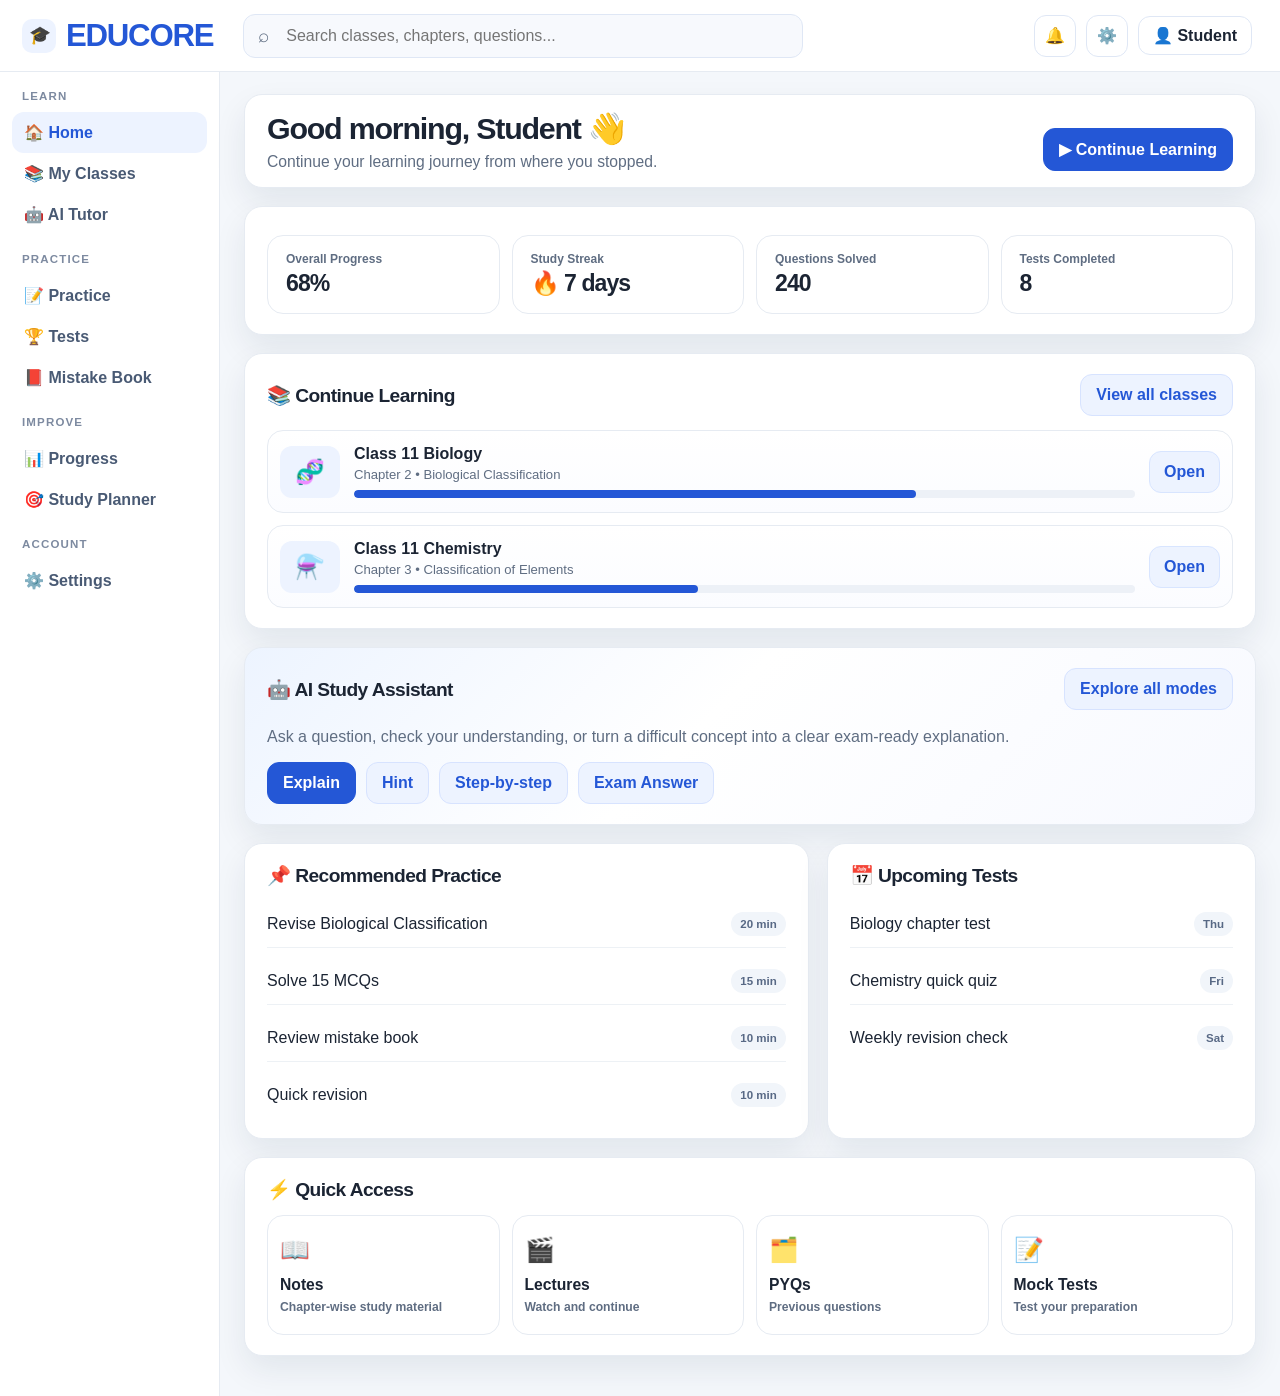
==== index.html @ 32707bbb "Adding this new prpoject" ====
<!doctype html>
<html lang="en">
<head>
  <meta charset="utf-8">
  <meta name="viewport" content="width=device-width, initial-scale=1">
  <title>EDUCORE | Learn • Practice • Achieve</title>
  <link rel="stylesheet" href="css/style.css">
</head>
<body>
  <div class="app-shell">
    <header class="topbar">
      <div class="brand"><span class="brand-mark">🎓</span>EDUCORE</div>
      <div class="topbar-search">
        <input id="globalSearch" type="text" placeholder="Search classes, chapters, questions..." aria-label="Search EDUCORE" />
      </div>
      <div class="topbar-actions">
        <button class="icon-btn" data-action="notifications" aria-label="Notifications">🔔</button>
        <button class="icon-btn" data-action="settings" aria-label="Settings">⚙️</button>
        <button class="profile-pill" data-action="profile" aria-label="Student profile">👤 Student</button>
      </div>
    </header>

    <div class="app-layout">
      <aside class="sidebar">
        <div class="nav-group">
          <div class="nav-label">Learn</div>
          <button class="nav-item active" data-tab="dashboard">🏠 Home</button>
          <button class="nav-item" data-tab="classes">📚 My Classes</button>
          <button class="nav-item" data-tab="ai">🤖 AI Tutor</button>
        </div>
        <div class="nav-group">
          <div class="nav-label">Practice</div>
          <button class="nav-item" data-tab="practice">📝 Practice</button>
          <button class="nav-item" data-tab="tests">🏆 Tests</button>
          <button class="nav-item" data-tab="mistakes">📕 Mistake Book</button>
        </div>
        <div class="nav-group">
          <div class="nav-label">Improve</div>
          <button class="nav-item" data-tab="progress">📊 Progress</button>
          <button class="nav-item" data-tab="planner">🎯 Study Planner</button>
        </div>
        <div class="nav-group">
          <div class="nav-label">Account</div>
          <button class="nav-item" data-tab="settings">⚙️ Settings</button>
        </div>
      </aside>

      <main class="content">
        <section class="panel welcome">
          <div>
            <h1>Good morning, Student 👋</h1>
            <p>Continue your learning journey from where you stopped.</p>
          </div>
          <button class="action-btn" data-action="continue-learning">▶ Continue Learning</button>
        </section>

        <section class="panel">
          <div class="stats-grid">
            <div class="stat-card">
              <small>Overall Progress</small>
              <strong>68%</strong>
            </div>
            <div class="stat-card">
              <small>Study Streak</small>
              <strong>🔥 7 days</strong>
            </div>
            <div class="stat-card">
              <small>Questions Solved</small>
              <strong>240</strong>
            </div>
            <div class="stat-card">
              <small>Tests Completed</small>
              <strong>8</strong>
            </div>
          </div>
        </section>

        <section class="panel">
          <div class="section-header">
            <h2 class="section-title">📚 Continue Learning</h2>
            <button class="secondary-btn" data-action="curriculum">View all classes</button>
          </div>
          <div class="courses">
            <article class="course-card">
              <div class="course-thumb">🧬</div>
              <div>
                <h3>Class 11 Biology</h3>
                <p>Chapter 2 • Biological Classification</p>
                <div class="bar"><span style="width: 72%"></span></div>
              </div>
              <button class="course-action" data-action="open-biology">Open</button>
            </article>
            <article class="course-card">
              <div class="course-thumb">⚗️</div>
              <div>
                <h3>Class 11 Chemistry</h3>
                <p>Chapter 3 • Classification of Elements</p>
                <div class="bar"><span style="width: 44%"></span></div>
              </div>
              <button class="course-action" data-action="open-chemistry">Open</button>
            </article>
          </div>
        </section>

        <section class="panel ai-panel">
          <div class="section-header">
            <h2 class="section-title">🤖 AI Study Assistant</h2>
            <button class="secondary-btn" data-action="ai-explore">Explore all modes</button>
          </div>
          <p>Ask a question, check your understanding, or turn a difficult concept into a clear exam-ready explanation.</p>
          <div class="ai-actions">
            <button class="action-btn" data-action="ai-explain">Explain</button>
            <button class="secondary-btn" data-action="ai-hint">Hint</button>
            <button class="secondary-btn" data-action="ai-step">Step-by-step</button>
            <button class="secondary-btn" data-action="ai-answer">Exam Answer</button>
          </div>
        </section>

        <div class="two-col">
          <section class="panel">
            <div class="section-header">
              <h2 class="section-title">📌 Recommended Practice</h2>
            </div>
            <div class="list">
              <div class="list-item">
                <span>Revise Biological Classification</span>
                <span class="tag">20 min</span>
              </div>
              <div class="list-item">
                <span>Solve 15 MCQs</span>
                <span class="tag">15 min</span>
              </div>
              <div class="list-item">
                <span>Review mistake book</span>
                <span class="tag">10 min</span>
              </div>
              <div class="list-item">
                <span>Quick revision</span>
                <span class="tag">10 min</span>
              </div>
            </div>
          </section>

          <section class="panel">
            <div class="section-header">
              <h2 class="section-title">📅 Upcoming Tests</h2>
            </div>
            <div class="list">
              <div class="list-item">
                <span>Biology chapter test</span>
                <span class="tag">Thu</span>
              </div>
              <div class="list-item">
                <span>Chemistry quick quiz</span>
                <span class="tag">Fri</span>
              </div>
              <div class="list-item">
                <span>Weekly revision check</span>
                <span class="tag">Sat</span>
              </div>
            </div>
          </section>
        </div>

        <section class="panel">
          <div class="section-header">
            <h2 class="section-title">⚡ Quick Access</h2>
          </div>
          <div class="tool-grid">
            <button class="tool-btn" data-tool="notes"><span class="icon">📖</span><b>Notes</b><span>Chapter-wise study material</span></button>
            <button class="tool-btn" data-tool="lectures"><span class="icon">🎬</span><b>Lectures</b><span>Watch and continue</span></button>
            <button class="tool-btn" data-tool="pyq"><span class="icon">🗂️</span><b>PYQs</b><span>Previous questions</span></button>
            <button class="tool-btn" data-tool="tests"><span class="icon">📝</span><b>Mock Tests</b><span>Test your preparation</span></button>
          </div>
        </section>
      </main>
    </div>

    <nav class="mobile-nav" aria-label="Mobile navigation">
      <button data-tab="dashboard"><strong>⌂</strong>Home</button>
      <button data-tab="classes"><strong>▣</strong>Classes</button>
      <button data-tab="ai"><strong>✦</strong>AI</button>
      <button data-tab="practice"><strong>✓</strong>Practice</button>
      <button data-tab="settings"><strong>⚙</strong>More</button>
    </nav>
  </div>

  <div id="appModal" class="modal" aria-hidden="true">
    <div class="modal-card">
      <div class="modal-header">
        <h2 id="modalTitle" class="modal-title">EDUCORE</h2>
        <button class="close-btn" aria-label="Close modal" data-close-modal>✕</button>
      </div>
      <div id="modalBody" class="modal-body"></div>
    </div>
  </div>

  <div id="eduToast" class="toast" aria-live="polite"></div>

  <script src="js/curriculum.js"></script>
  <script src="js/app.js"></script>
</body>
</html>
---- css/style.css ----
:root {
  --bg: #f4f7fb;
  --panel: #ffffff;
  --panel-alt: #f9fbff;
  --line: #e6ebf2;
  --line-strong: #dfe7f5;
  --blue: #2457d6;
  --blue-soft: #edf3ff;
  --text: #1b2433;
  --muted: #5f6d82;
  --success: #16a34a;
  --warning: #f59e0b;
  --shadow: 0 14px 32px rgba(19, 37, 63, 0.08);
  --radius: 18px;
  --sidebar: 220px;
  --header-h: 72px;
}

* { box-sizing: border-box; }
html { scroll-behavior: smooth; }
body {
  margin: 0;
  min-height: 100vh;
  font-family: Inter, "Segoe UI", Roboto, Arial, sans-serif;
  background: var(--bg);
  color: var(--text);
}

body[data-theme="dim"] {
  --bg: #202a38;
  --panel: #2a3545;
  --panel-alt: #263141;
  --line: #3b4a5e;
  --line-strong: #50627a;
  --text: #f3f6fb;
  --muted: #bdc8d7;
  --blue-soft: #354d7c;
  --shadow: 0 14px 32px rgba(0, 0, 0, 0.2);
}

body[data-theme="contrast"] {
  --bg: #ffffff;
  --panel: #ffffff;
  --panel-alt: #ffffff;
  --line: #111827;
  --line-strong: #111827;
  --text: #000000;
  --muted: #263244;
  --blue: #003bb3;
  --blue-soft: #e5edff;
  --shadow: 0 8px 18px rgba(0, 0, 0, 0.16);
}

button, input, select {
  font: inherit;
}

.app-shell {
  width: min(100%, 1600px);
  min-height: 100vh;
  margin: 0 auto;
  background: var(--bg);
}

.topbar {
  position: sticky;
  top: 0;
  z-index: 20;
  display: flex;
  align-items: center;
  gap: 18px;
  min-height: var(--header-h);
  padding: 12px 28px 12px 22px;
  background: rgba(255,255,255,0.96);
  border-bottom: 1px solid var(--line);
  backdrop-filter: blur(12px);
}

.brand {
  display: flex;
  align-items: center;
  gap: 10px;
  min-width: 180px;
  font-size: 1.95rem;
  font-weight: 900;
  color: var(--blue);
  letter-spacing: -0.04em;
}

.brand-mark {
  display: inline-grid;
  place-items: center;
  width: 34px;
  height: 34px;
  border-radius: 10px;
  background: var(--blue-soft);
  font-size: 1.1rem;
}

.topbar-search {
  position: relative;
  flex: 1;
  max-width: 560px;
  margin-left: 12px;
}

.topbar-search::before {
  content: '⌕';
  position: absolute;
  left: 15px;
  top: 50%;
  transform: translateY(-50%);
  color: var(--muted);
  font-size: 1.2rem;
}

.topbar-search input {
  width: 100%;
  border: 1px solid var(--line-strong);
  background: #f7f9fd;
  border-radius: 12px;
  height: 44px;
  padding: 0 16px 0 42px;
  color: var(--text);
  outline: none;
}

.topbar-search input:focus {
  border-color: #c8d8ff;
  box-shadow: 0 0 0 4px rgba(36, 87, 214, 0.08);
}

.topbar-actions {
  margin-left: auto;
  display: flex;
  align-items: center;
  gap: 10px;
}

.icon-btn,
.profile-pill,
.nav-item,
.action-btn,
.secondary-btn,
.soft-btn,
.course-action,
.tool-btn,
.ec-btn,
.chip-btn {
  border: 1px solid var(--line-strong);
  border-radius: 12px;
  background: var(--panel);
  color: var(--text);
  font-weight: 700;
  cursor: pointer;
  transition: 0.2s ease;
}

.icon-btn {
  width: 42px;
  height: 42px;
  display: inline-grid;
  place-items: center;
  font-size: 1rem;
}

.icon-btn:hover,
.profile-pill:hover,
.nav-item:hover,
.action-btn:hover,
.secondary-btn:hover,
.soft-btn:hover,
.course-action:hover,
.tool-btn:hover,
.ec-btn:hover,
.chip-btn:hover {
  transform: translateY(-1px);
  box-shadow: 0 8px 18px rgba(22, 50, 92, 0.08);
}

.profile-pill {
  padding: 9px 14px;
  background: #fff;
}

.app-layout {
  display: grid;
  grid-template-columns: var(--sidebar) minmax(0, 1fr);
  min-height: calc(100vh - var(--header-h));
}

.sidebar {
  background: #fff;
  border-right: 1px solid var(--line);
  padding: 18px 12px 34px;
}

.nav-group + .nav-group {
  margin-top: 18px;
}

.nav-label {
  margin: 0 10px 10px;
  color: #7d8aa0;
  font-size: 0.72rem;
  font-weight: 800;
  letter-spacing: 0.1em;
  text-transform: uppercase;
}

.nav-item {
  width: 100%;
  display: flex;
  align-items: center;
  gap: 10px;
  text-align: left;
  background: transparent;
  border: 0;
  border-radius: 12px;
  padding: 11px 12px;
  font-weight: 700;
  color: #495a74;
}

.nav-item.active {
  background: var(--blue-soft);
  color: var(--blue);
}

.content {
  padding: 22px 24px 40px;
  display: flex;
  flex-direction: column;
  gap: 18px;
}

.panel {
  background: var(--panel);
  border: 1px solid var(--line);
  border-radius: var(--radius);
  box-shadow: var(--shadow);
  padding: 20px 22px;
}

.welcome {
  display: flex;
  align-items: flex-end;
  justify-content: space-between;
  gap: 18px;
  padding-top: 16px;
  padding-bottom: 16px;
}

.welcome h1 {
  margin: 0 0 6px;
  font-size: clamp(1.9rem, 2vw, 2.55rem);
  letter-spacing: -0.04em;
}

.welcome p {
  margin: 0;
  color: var(--muted);
  font-size: 0.98rem;
}

.action-btn,
.secondary-btn,
.soft-btn,
.course-action,
.ec-btn,
.chip-btn {
  padding: 11px 15px;
  font-weight: 800;
}

.action-btn {
  background: var(--blue);
  border-color: var(--blue);
  color: #fff;
}

.secondary-btn {
  background: var(--blue-soft);
  border-color: #d7e3ff;
  color: var(--blue);
}

.soft-btn {
  background: #f8fafc;
  color: var(--text);
}

.stats-grid {
  display: grid;
  grid-template-columns: repeat(4, minmax(0, 1fr));
  gap: 12px;
  margin-top: 8px;
}

.stat-card {
  background: #fff;
  border: 1px solid var(--line);
  border-radius: 16px;
  padding: 16px 18px;
}

.stat-card small {
  color: var(--muted);
  display: block;
  margin-bottom: 4px;
  font-size: 0.75rem;
  font-weight: 700;
}

.stat-card strong {
  font-size: clamp(1.2rem, 1.8vw, 1.9rem);
  letter-spacing: -0.04em;
}

.section-header {
  display: flex;
  align-items: center;
  justify-content: space-between;
  gap: 12px;
  margin-bottom: 14px;
}

.section-title {
  margin: 0;
  font-size: 1.2rem;
  letter-spacing: -0.03em;
}

.courses {
  display: grid;
  gap: 12px;
}

.course-card {
  display: grid;
  grid-template-columns: 60px minmax(0, 1fr) auto;
  gap: 14px;
  align-items: center;
  padding: 14px 12px;
  border: 1px solid var(--line);
  border-radius: 16px;
  background: linear-gradient(180deg, #ffffff, #fbfcff);
}

.course-thumb {
  width: 60px;
  height: 52px;
  display: grid;
  place-items: center;
  border-radius: 12px;
  background: var(--blue-soft);
  font-size: 1.5rem;
}

.course-card h3 {
  margin: 0 0 4px;
  font-size: 1rem;
}

.course-card p {
  margin: 0;
  color: var(--muted);
  font-size: 0.82rem;
}

.bar {
  width: 100%;
  height: 8px;
  border-radius: 999px;
  background: #edf1f7;
  overflow: hidden;
  margin-top: 8px;
}

.bar > span {
  display: block;
  height: 100%;
  background: var(--blue);
  border-radius: inherit;
}

.course-action {
  background: var(--blue-soft);
  border-color: #d8e5ff;
  color: var(--blue);
  padding-inline: 14px;
}

.two-col {
  display: grid;
  grid-template-columns: 1.25fr 0.95fr;
  gap: 18px;
}

.ai-panel {
  background: linear-gradient(135deg, #edf4ff 0%, #ffffff 45%, #f7f9ff 100%);
}

.ai-panel p {
  margin: 0 0 12px;
  color: var(--muted);
  line-height: 1.6;
}

.ai-actions {
  display: flex;
  gap: 10px;
  flex-wrap: wrap;
  margin-top: 10px;
}

.list {
  display: grid;
  gap: 10px;
}

.list-item {
  display: flex;
  align-items: center;
  justify-content: space-between;
  gap: 12px;
  padding: 11px 0;
  border-bottom: 1px solid #edf1f5;
}

.list-item:last-child {
  border-bottom: 0;
}

.tag {
  display: inline-block;
  border-radius: 999px;
  background: #f1f5fa;
  color: #586985;
  padding: 6px 9px;
  font-size: 0.72rem;
  font-weight: 800;
  white-space: nowrap;
}

.tool-grid {
  display: grid;
  grid-template-columns: repeat(4, minmax(0, 1fr));
  gap: 12px;
}

.tool-btn {
  background: #fff;
  padding: 16px 12px;
  min-height: 120px;
  display: flex;
  flex-direction: column;
  justify-content: center;
  text-align: left;
  border-radius: 16px;
  border: 1px solid var(--line);
}

.tool-btn .icon {
  font-size: 1.5rem;
  margin-bottom: 8px;
}

.tool-btn b {
  font-size: 0.98rem;
  margin-bottom: 4px;
}

.tool-btn span {
  color: var(--muted);
  font-size: 0.76rem;
  line-height: 1.5;
}

.modal {
  position: fixed;
  inset: 0;
  display: none;
  align-items: center;
  justify-content: center;
  padding: 20px;
  background: rgba(14, 20, 32, 0.52);
  z-index: 50;
}

.modal.active {
  display: flex;
}

.modal-card {
  width: min(760px, 100%);
  max-height: 88vh;
  overflow: auto;
  background: #fff;
  border: 1px solid var(--line);
  border-radius: 20px;
  box-shadow: 0 24px 60px rgba(11, 28, 54, 0.22);
  padding: 22px 22px 18px;
}

.modal-header {
  display: flex;
  align-items: center;
  justify-content: space-between;
  gap: 10px;
  margin-bottom: 12px;
}

.modal-title {
  margin: 0;
  font-size: 1.4rem;
  letter-spacing: -0.04em;
}

.close-btn {
  border: none;
  background: #f0f5fb;
  color: var(--text);
  width: 36px;
  height: 36px;
  border-radius: 10px;
  cursor: pointer;
  font-size: 1.1rem;
}

.modal-body {
  color: var(--text);
}

.modal-body p,
.modal-body li {
  color: var(--muted);
  line-height: 1.7;
}

.modal-body ul {
  padding-left: 1.2rem;
  margin: 10px 0 16px;
}

.ec-sourcebar,
.ec-row,
.chips {
  display: flex;
  gap: 8px;
  flex-wrap: wrap;
  align-items: center;
}

.chip-btn {
  background: #f3f7ff;
  border-color: #dfeaff;
  color: var(--blue);
  padding: 8px 10px;
  border-radius: 10px;
  font-size: 0.75rem;
}

.ec-select {
  border: 1px solid var(--line-strong);
  background: #fff;
  color: var(--text);
  border-radius: 10px;
  padding: 8px 10px;
}

.resource-item {
  border: 1px solid var(--line);
  border-radius: 14px;
  background: #fff;
  padding: 14px;
  margin-top: 10px;
}

.resource-item h3 {
  margin: 0 0 8px;
  font-size: 1.02rem;
}

.resource-item p {
  margin: 0 0 10px;
  color: var(--muted);
  line-height: 1.6;
}

.form-grid {
  display: grid;
  grid-template-columns: repeat(3, minmax(0, 1fr));
  gap: 10px;
  margin-bottom: 12px;
}

.settings-section {
  border-top: 1px solid var(--line);
  padding-top: 16px;
  margin-top: 16px;
}

.settings-section:first-child {
  border-top: 0;
  padding-top: 0;
  margin-top: 0;
}

.settings-section fieldset {
  border: 0;
  padding: 0;
  margin: 12px 0 0;
}

.settings-section legend {
  color: var(--muted);
  font-size: 0.8rem;
  font-weight: 800;
  margin-bottom: 8px;
}

.toggle-grid {
  display: grid;
  grid-template-columns: repeat(3, minmax(0, 1fr));
  gap: 8px;
}

.toggle-row {
  display: flex;
  align-items: center;
  gap: 8px;
  min-height: 38px;
  padding: 8px 10px;
  border: 1px solid var(--line);
  border-radius: 10px;
  color: var(--text);
  font-size: 0.82rem;
  font-weight: 700;
}

.toggle-row input {
  accent-color: var(--blue);
}

.settings-toggle {
  align-self: end;
}

.field select {
  width: 100%;
  border: 1px solid var(--line-strong);
  border-radius: 10px;
  background: var(--panel);
  color: var(--text);
  padding: 10px 11px;
  outline: none;
}

.settings-actions {
  display: flex;
  align-items: center;
  flex-wrap: wrap;
  gap: 8px;
  margin-top: 12px;
}

.danger-btn {
  border: 1px solid #fecaca;
  border-radius: 12px;
  background: #fff1f2;
  color: #b42318;
  cursor: pointer;
  font-weight: 800;
  padding: 11px 15px;
}

.file-button {
  display: inline-block;
  cursor: pointer;
}

.file-button input {
  position: absolute;
  width: 1px;
  height: 1px;
  overflow: hidden;
  clip: rect(0 0 0 0);
}

.field {
  display: grid;
  gap: 6px;
  color: var(--muted);
  font-size: 0.8rem;
  font-weight: 800;
}

.field input,
.field textarea {
  width: 100%;
  border: 1px solid var(--line-strong);
  border-radius: 10px;
  background: #fff;
  color: var(--text);
  padding: 10px 11px;
  outline: none;
  resize: vertical;
}

.field input:focus,
.field textarea:focus,
.option-btn:focus,
.close-btn:focus,
button:focus-visible,
a:focus-visible {
  outline: 3px solid rgba(36, 87, 214, 0.22);
  outline-offset: 2px;
}

.question-card {
  border: 1px solid var(--line);
  border-radius: 14px;
  padding: 16px;
  background: #fbfcff;
}

.question-card h3 {
  margin: 0 0 14px;
  line-height: 1.45;
}

.option-list {
  display: grid;
  gap: 8px;
}

.option-btn {
  border: 1px solid var(--line-strong);
  border-radius: 10px;
  background: #fff;
  color: var(--text);
  cursor: pointer;
  padding: 11px 12px;
  text-align: left;
}

.option-btn:hover,
.option-btn.selected {
  border-color: #b8cdfb;
  background: var(--blue-soft);
}

.option-btn:disabled {
  cursor: default;
  opacity: 0.82;
}

.feedback {
  border-radius: 10px;
  margin-top: 12px;
  padding: 11px 12px;
}

.feedback p {
  margin: 5px 0 0;
}

.feedback.correct {
  background: #ecfdf3;
  color: #166534;
}

.feedback.incorrect {
  background: #fff1f2;
  color: #9f1239;
}

.toast {
  position: fixed;
  right: 18px;
  bottom: 18px;
  z-index: 80;
  background: #162234;
  color: #fff;
  border-radius: 12px;
  padding: 12px 16px;
  box-shadow: 0 16px 40px rgba(11, 16, 23, 0.26);
  font-weight: 700;
  display: none;
}

.toast.show {
  display: block;
}

.mobile-nav {
  display: none;
}

@media (max-width: 1100px) {
  .content { padding: 18px 18px 30px; }
  .stats-grid { grid-template-columns: repeat(2, minmax(0, 1fr)); }
  .tool-grid { grid-template-columns: repeat(2, minmax(0, 1fr)); }
}

@media (max-width: 820px) {
  .app-layout {
    grid-template-columns: 1fr;
  }
  .sidebar {
    display: none;
  }
  .topbar {
    gap: 12px;
    padding-inline: 14px;
  }
  .brand {
    min-width: auto;
    font-size: 1.5rem;
  }
  .topbar-search {
    display: none;
  }
  .two-col {
    grid-template-columns: 1fr;
  }
  .welcome {
    flex-direction: column;
    align-items: flex-start;
  }
  .mobile-nav {
    position: sticky;
    bottom: 0;
    display: grid;
    grid-template-columns: repeat(5, minmax(0, 1fr));
    gap: 6px;
    background: rgba(255,255,255,0.95);
    border-top: 1px solid var(--line);
    padding: 8px 12px 10px;
    backdrop-filter: blur(10px);
  }
  .mobile-nav button {
    border: 0;
    background: transparent;
    color: var(--muted);
    display: flex;
    flex-direction: column;
    align-items: center;
    gap: 5px;
    padding: 7px 4px;
    font-size: 0.7rem;
    font-weight: 800;
  }
  .mobile-nav button strong {
    font-size: 1.2rem;
  }
}

@media (max-width: 560px) {
  .content { padding: 14px 14px 26px; }
  .stats-grid { grid-template-columns: 1fr 1fr; }
  .tool-grid { grid-template-columns: 1fr 1fr; }
  .profile-pill { display: none; }
  .topbar-actions { gap: 8px; }
  .course-card {
    grid-template-columns: 52px minmax(0, 1fr);
  }
  .course-action {
    grid-column: 1 / -1;
    width: 100%;
  }
  .form-grid { grid-template-columns: 1fr; }
  .toggle-grid { grid-template-columns: 1fr; }
}
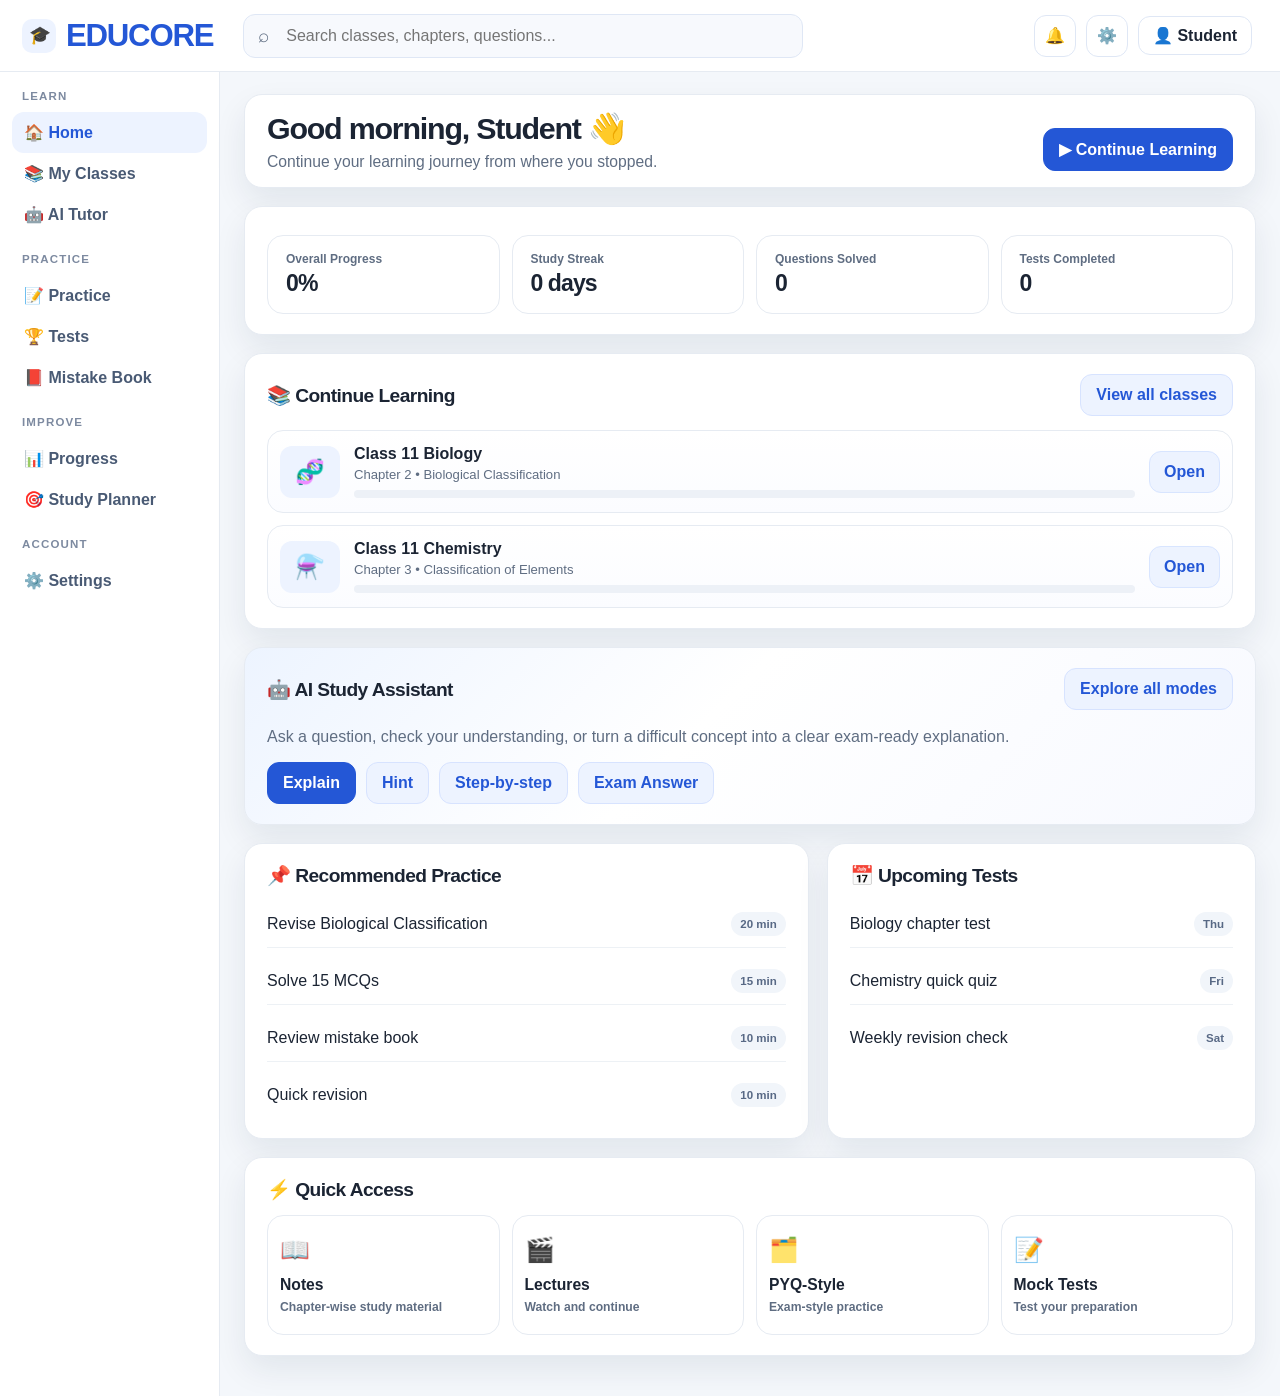
==== commit 34205367: "updatinng video links" ====
--- a/index.html
+++ b/index.html
@@ -48,7 +48,7 @@
       <main class="content">
         <section class="panel welcome">
           <div>
-            <h1>Good morning, Student 👋</h1>
+            <h1 id="welcomeGreeting">Good morning, Student 👋</h1>
             <p>Continue your learning journey from where you stopped.</p>
           </div>
           <button class="action-btn" data-action="continue-learning">▶ Continue Learning</button>
@@ -58,19 +58,19 @@
           <div class="stats-grid">
             <div class="stat-card">
               <small>Overall Progress</small>
-              <strong>68%</strong>
+              <strong id="overallProgressStat">0%</strong>
             </div>
             <div class="stat-card">
               <small>Study Streak</small>
-              <strong>🔥 7 days</strong>
+              <strong id="studyStreakStat">0 days</strong>
             </div>
             <div class="stat-card">
               <small>Questions Solved</small>
-              <strong>240</strong>
+              <strong id="questionsSolvedStat">0</strong>
             </div>
             <div class="stat-card">
               <small>Tests Completed</small>
-              <strong>8</strong>
+              <strong id="testsCompletedStat">0</strong>
             </div>
           </div>
         </section>
@@ -86,7 +86,7 @@
               <div>
                 <h3>Class 11 Biology</h3>
                 <p>Chapter 2 • Biological Classification</p>
-                <div class="bar"><span style="width: 72%"></span></div>
+                <div class="bar"><span id="biologyProgressBar" style="width: 0%"></span></div>
               </div>
               <button class="course-action" data-action="open-biology">Open</button>
             </article>
@@ -95,7 +95,7 @@
               <div>
                 <h3>Class 11 Chemistry</h3>
                 <p>Chapter 3 • Classification of Elements</p>
-                <div class="bar"><span style="width: 44%"></span></div>
+                <div class="bar"><span id="chemistryProgressBar" style="width: 0%"></span></div>
               </div>
               <button class="course-action" data-action="open-chemistry">Open</button>
             </article>
@@ -169,7 +169,7 @@
           <div class="tool-grid">
             <button class="tool-btn" data-tool="notes"><span class="icon">📖</span><b>Notes</b><span>Chapter-wise study material</span></button>
             <button class="tool-btn" data-tool="lectures"><span class="icon">🎬</span><b>Lectures</b><span>Watch and continue</span></button>
-            <button class="tool-btn" data-tool="pyq"><span class="icon">🗂️</span><b>PYQs</b><span>Previous questions</span></button>
+            <button class="tool-btn" data-tool="pyq"><span class="icon">🗂️</span><b>PYQ-Style</b><span>Exam-style practice</span></button>
             <button class="tool-btn" data-tool="tests"><span class="icon">📝</span><b>Mock Tests</b><span>Test your preparation</span></button>
           </div>
         </section>
--- a/css/style.css
+++ b/css/style.css
@@ -493,8 +493,8 @@
 }
 
 .modal-card {
-  width: min(760px, 100%);
-  max-height: 88vh;
+  width: min(900px, 100%);
+  max-height: 92vh;
   overflow: auto;
   background: #fff;
   border: 1px solid var(--line);
@@ -530,6 +530,15 @@
 
 .modal-body {
   color: var(--text);
+}
+
+.note-content {
+  max-height: 58vh;
+  overflow: auto;
+  padding-right: 8px;
+  font-size: 1rem;
+  line-height: 1.85;
+  white-space: pre-line;
 }
 
 .modal-body p,
